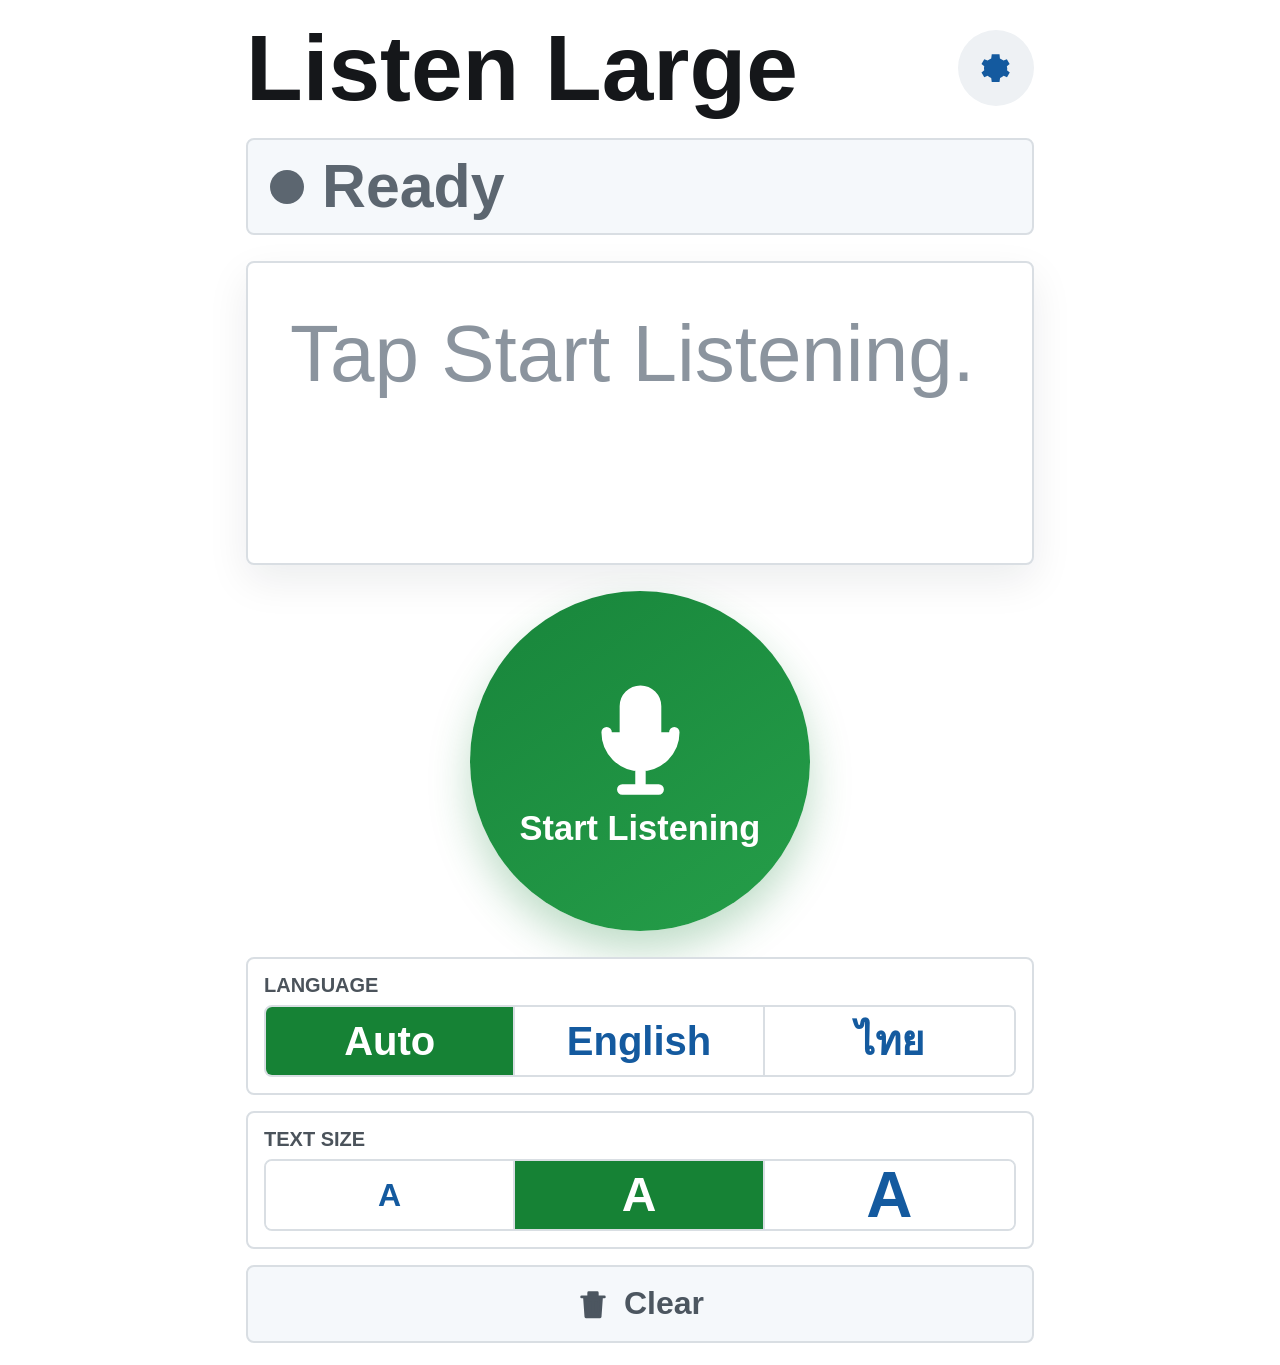
==== index.html @ ddfc6092 "Add files via upload" ====
<!doctype html>
<html lang="en">
  <head>
    <meta charset="UTF-8" />
    <meta name="viewport" content="width=device-width, initial-scale=1, viewport-fit=cover" />
    <meta name="theme-color" content="#ffffff" />
    <meta name="apple-mobile-web-app-capable" content="yes" />
    <meta name="apple-mobile-web-app-title" content="Listen Large" />
    <meta name="apple-mobile-web-app-status-bar-style" content="default" />
    <title>Listen Large</title>
    <link rel="manifest" href="manifest.webmanifest" />
    <link rel="stylesheet" href="styles.css" />
  </head>
  <body>
    <main class="app-shell">
      <header class="topbar">
        <h1>Listen Large</h1>
        <button class="icon-button" id="settingsButton" type="button" aria-label="Settings">
          <svg aria-hidden="true" viewBox="0 0 24 24">
            <path d="M12 8.2a3.8 3.8 0 1 0 0 7.6 3.8 3.8 0 0 0 0-7.6Zm8.3 3.8c0-.5-.1-1-.2-1.5l2-1.5-2-3.5-2.4 1a9.8 9.8 0 0 0-2.6-1.5L14.8 2H9.2L8.8 5a9.8 9.8 0 0 0-2.6 1.5l-2.4-1-2 3.5 2 1.5c-.1.5-.2 1-.2 1.5s.1 1 .2 1.5l-2 1.5 2 3.5 2.4-1a9.8 9.8 0 0 0 2.6 1.5l.4 3h5.6l.4-3a9.8 9.8 0 0 0 2.6-1.5l2.4 1 2-3.5-2-1.5c.1-.5.2-1 .2-1.5Z" />
          </svg>
        </button>
      </header>

      <section class="status-strip" id="statusStrip" aria-live="polite">
        <span class="status-dot" aria-hidden="true"></span>
        <span id="statusText">Ready</span>
      </section>

      <section class="transcript-card" aria-label="Transcript">
        <div class="transcript" id="transcript" tabindex="0">Tap Start Listening.</div>
      </section>

      <button class="listen-button" id="listenButton" type="button">
        <svg aria-hidden="true" viewBox="0 0 24 24">
          <path d="M12 14a3 3 0 0 0 3-3V6a3 3 0 1 0-6 0v5a3 3 0 0 0 3 3Z" />
          <path d="M18.5 11a6.5 6.5 0 0 1-13 0M12 17.5V22M8.5 22h7" />
        </svg>
        <span id="listenLabel">Start Listening</span>
      </button>

      <section class="control-panel" aria-label="Controls">
        <div class="field-group">
          <div class="group-label">Language</div>
          <div class="segmented" role="radiogroup" aria-label="Language">
            <button class="segment active" type="button" role="radio" aria-checked="true" data-language="auto">Auto</button>
            <button class="segment" type="button" role="radio" aria-checked="false" data-language="en-US">English</button>
            <button class="segment" type="button" role="radio" aria-checked="false" data-language="th-TH">ไทย</button>
          </div>
        </div>

        <div class="field-group">
          <div class="group-label">Text Size</div>
          <div class="segmented size-picker" role="radiogroup" aria-label="Text size">
            <button class="segment" type="button" role="radio" aria-checked="false" data-size="comfortable">A</button>
            <button class="segment active" type="button" role="radio" aria-checked="true" data-size="large">A</button>
            <button class="segment" type="button" role="radio" aria-checked="false" data-size="huge">A</button>
          </div>
        </div>

        <div class="button-row">
          <button class="secondary-button quiet" id="clearButton" type="button">
            <svg aria-hidden="true" viewBox="0 0 24 24">
              <path d="M4 7h16M10 11v6M14 11v6M6 7l1 14h10l1-14M9 7V4h6v3" />
            </svg>
            <span>Clear</span>
          </button>
        </div>
      </section>
    </main>

    <dialog class="settings" id="settingsDialog" aria-labelledby="settingsTitle">
      <form method="dialog">
        <div class="settings-head">
          <h2 id="settingsTitle">Settings</h2>
          <button class="icon-button" value="close" aria-label="Close settings">
            <svg aria-hidden="true" viewBox="0 0 24 24">
              <path d="M6 6l12 12M18 6 6 18" />
            </svg>
          </button>
        </div>

        <label class="setting-row">
          <span>Transcription method</span>
          <select id="engineSelect">
            <option value="browser">Browser speech recognition</option>
            <option value="relay">OpenAI relay endpoint</option>
          </select>
        </label>

        <label class="setting-row">
          <span>Relay URL</span>
          <input id="relayUrl" type="url" inputmode="url" placeholder="https://your-worker.example.workers.dev" />
        </label>

        <p class="settings-note">
          GitHub Pages cannot store a private OpenAI key. Use the relay option with the included Cloudflare Worker
          when you want stronger English and Thai transcription.
        </p>

        <button class="save-button" id="saveSettings" value="close">Save Settings</button>
      </form>
    </dialog>

    <script src="app.js" type="module"></script>
  </body>
</html>
---- styles.css ----
:root {
  color-scheme: light;
  --bg: #ffffff;
  --text: #15171a;
  --muted: #5c6670;
  --line: #d9dee3;
  --panel: #ffffff;
  --soft: #f5f8fb;
  --active: #168235;
  --active-soft: #eef9f0;
  --blue: #145a9f;
  --blue-soft: #eaf4ff;
  --danger: #a43d2b;
  --shadow: 0 16px 42px rgba(19, 31, 44, 0.08);
  --radius: 8px;
  --font-size-transcript: clamp(2.35rem, 9vw, 5rem);
}

* {
  box-sizing: border-box;
}

html {
  min-height: 100%;
  background: var(--bg);
}

body {
  min-height: 100%;
  margin: 0;
  background: var(--bg);
  color: var(--text);
  font-family: -apple-system, BlinkMacSystemFont, "Segoe UI", sans-serif;
}

button,
input,
select {
  font: inherit;
}

button {
  cursor: pointer;
}

.app-shell {
  width: min(100%, 860px);
  min-height: 100svh;
  margin: 0 auto;
  padding: max(24px, env(safe-area-inset-top)) clamp(16px, 4vw, 36px) max(22px, env(safe-area-inset-bottom));
  display: grid;
  grid-template-rows: auto auto minmax(260px, 1fr) auto auto;
  gap: clamp(16px, 3vw, 26px);
}

.topbar {
  display: flex;
  align-items: center;
  justify-content: space-between;
  gap: 18px;
}

h1 {
  margin: 0;
  color: var(--text);
  font-size: clamp(3rem, 12vw, 5.8rem);
  line-height: 0.95;
  font-weight: 800;
}

.icon-button {
  width: clamp(54px, 12vw, 76px);
  aspect-ratio: 1;
  border: 0;
  border-radius: 999px;
  background: #eef1f4;
  color: var(--blue);
  display: grid;
  place-items: center;
}

.icon-button svg {
  width: 52%;
  height: 52%;
  fill: currentColor;
}

.status-strip {
  min-height: 70px;
  padding: 16px 22px;
  border: 2px solid #d2e4d5;
  border-radius: var(--radius);
  background: var(--active-soft);
  color: var(--active);
  display: flex;
  align-items: center;
  gap: 18px;
  font-size: clamp(2rem, 7vw, 3.8rem);
  line-height: 1;
  font-weight: 800;
}

.status-strip.idle {
  border-color: var(--line);
  background: var(--soft);
  color: var(--muted);
}

.status-strip.error {
  border-color: #edd0c9;
  background: #fff4f1;
  color: var(--danger);
}

.status-dot {
  width: clamp(22px, 5vw, 34px);
  aspect-ratio: 1;
  flex: 0 0 auto;
  border-radius: 999px;
  background: currentColor;
}

.transcript-card {
  min-height: 300px;
  border: 2px solid var(--line);
  border-radius: var(--radius);
  background: var(--panel);
  box-shadow: var(--shadow);
  overflow: hidden;
}

.transcript {
  height: 100%;
  min-height: inherit;
  padding: clamp(24px, 5vw, 42px);
  overflow-y: auto;
  color: var(--text);
  font-size: var(--font-size-transcript);
  line-height: 1.22;
  font-weight: 500;
  word-break: break-word;
  white-space: pre-wrap;
}

.transcript.placeholder {
  color: #8b949e;
}

.listen-button {
  width: clamp(210px, 58vw, 340px);
  aspect-ratio: 1;
  justify-self: center;
  border: 0;
  border-radius: 999px;
  background: linear-gradient(145deg, #18853b, #259e49);
  color: #ffffff;
  box-shadow: 0 20px 42px rgba(24, 133, 59, 0.28);
  display: grid;
  align-content: center;
  justify-items: center;
  gap: 10px;
  font-size: clamp(1.55rem, 5vw, 2.15rem);
  line-height: 1.05;
  font-weight: 800;
  text-align: center;
  padding: 28px;
}

.listen-button svg {
  width: 44%;
  max-width: 136px;
  fill: currentColor;
  stroke: currentColor;
  stroke-width: 2;
  stroke-linecap: round;
  stroke-linejoin: round;
}

.listen-button.listening {
  background: linear-gradient(145deg, #9f3126, #c74838);
  box-shadow: 0 20px 42px rgba(167, 61, 45, 0.28);
}

.control-panel {
  display: grid;
  gap: 16px;
}

.field-group {
  padding: 16px;
  border: 2px solid var(--line);
  border-radius: var(--radius);
  background: var(--panel);
}

.group-label {
  margin: 0 0 10px;
  color: #4b535b;
  font-size: clamp(1rem, 3vw, 1.25rem);
  line-height: 1;
  font-weight: 800;
  text-transform: uppercase;
}

.segmented {
  display: grid;
  grid-template-columns: repeat(3, 1fr);
  border: 2px solid var(--line);
  border-radius: var(--radius);
  overflow: hidden;
  background: #ffffff;
}

.segment {
  min-height: 68px;
  border: 0;
  border-right: 2px solid var(--line);
  background: #ffffff;
  color: var(--blue);
  font-size: clamp(1.7rem, 6vw, 2.5rem);
  line-height: 1;
  font-weight: 800;
}

.segment:last-child {
  border-right: 0;
}

.segment.active {
  background: var(--active);
  color: #ffffff;
}

.size-picker {
  grid-template-columns: repeat(3, 1fr);
}

.size-picker .segment:nth-child(1) {
  font-size: 2rem;
}

.size-picker .segment:nth-child(2) {
  font-size: 3rem;
}

.size-picker .segment:nth-child(3) {
  font-size: 4rem;
}

.button-row {
  display: grid;
  grid-template-columns: 1fr;
  gap: 12px;
}

.secondary-button {
  min-height: 78px;
  padding: 14px 20px;
  border: 2px solid #c9def0;
  border-radius: var(--radius);
  background: var(--blue-soft);
  color: var(--blue);
  display: flex;
  align-items: center;
  justify-content: center;
  gap: 14px;
  font-size: clamp(1.25rem, 4vw, 2rem);
  font-weight: 800;
}

.secondary-button.quiet {
  border-color: var(--line);
  background: var(--soft);
  color: #4c5660;
}

.secondary-button svg {
  width: 34px;
  height: 34px;
  flex: 0 0 auto;
  fill: currentColor;
  stroke: currentColor;
  stroke-width: 2;
  stroke-linecap: round;
  stroke-linejoin: round;
}

.settings {
  width: min(calc(100% - 32px), 620px);
  border: 0;
  border-radius: var(--radius);
  padding: 0;
  box-shadow: 0 24px 80px rgba(17, 28, 38, 0.25);
}

.settings::backdrop {
  background: rgba(17, 28, 38, 0.42);
}

.settings form {
  padding: 24px;
  display: grid;
  gap: 18px;
}

.settings-head {
  display: flex;
  align-items: center;
  justify-content: space-between;
  gap: 12px;
}

.settings h2 {
  margin: 0;
  font-size: 2rem;
  line-height: 1.05;
}

.setting-row {
  display: grid;
  gap: 8px;
  color: var(--text);
  font-size: 1.1rem;
  font-weight: 750;
}

.setting-row input,
.setting-row select {
  width: 100%;
  min-height: 52px;
  border: 2px solid var(--line);
  border-radius: var(--radius);
  padding: 10px 12px;
  background: #ffffff;
  color: var(--text);
  font-size: 1.05rem;
}

.settings-note {
  margin: 0;
  color: var(--muted);
  font-size: 1rem;
  line-height: 1.45;
}

.save-button {
  min-height: 58px;
  border: 0;
  border-radius: var(--radius);
  background: var(--active);
  color: #ffffff;
  font-size: 1.2rem;
  font-weight: 800;
}

@media (max-width: 560px) {
  .app-shell {
    grid-template-rows: auto auto minmax(240px, 1fr) auto auto;
  }
}

@media (prefers-reduced-motion: no-preference) {
  .listen-button,
  .segment,
  .secondary-button,
  .icon-button {
    transition: transform 160ms ease, background 160ms ease, box-shadow 160ms ease;
  }

  button:active {
    transform: scale(0.98);
  }
}
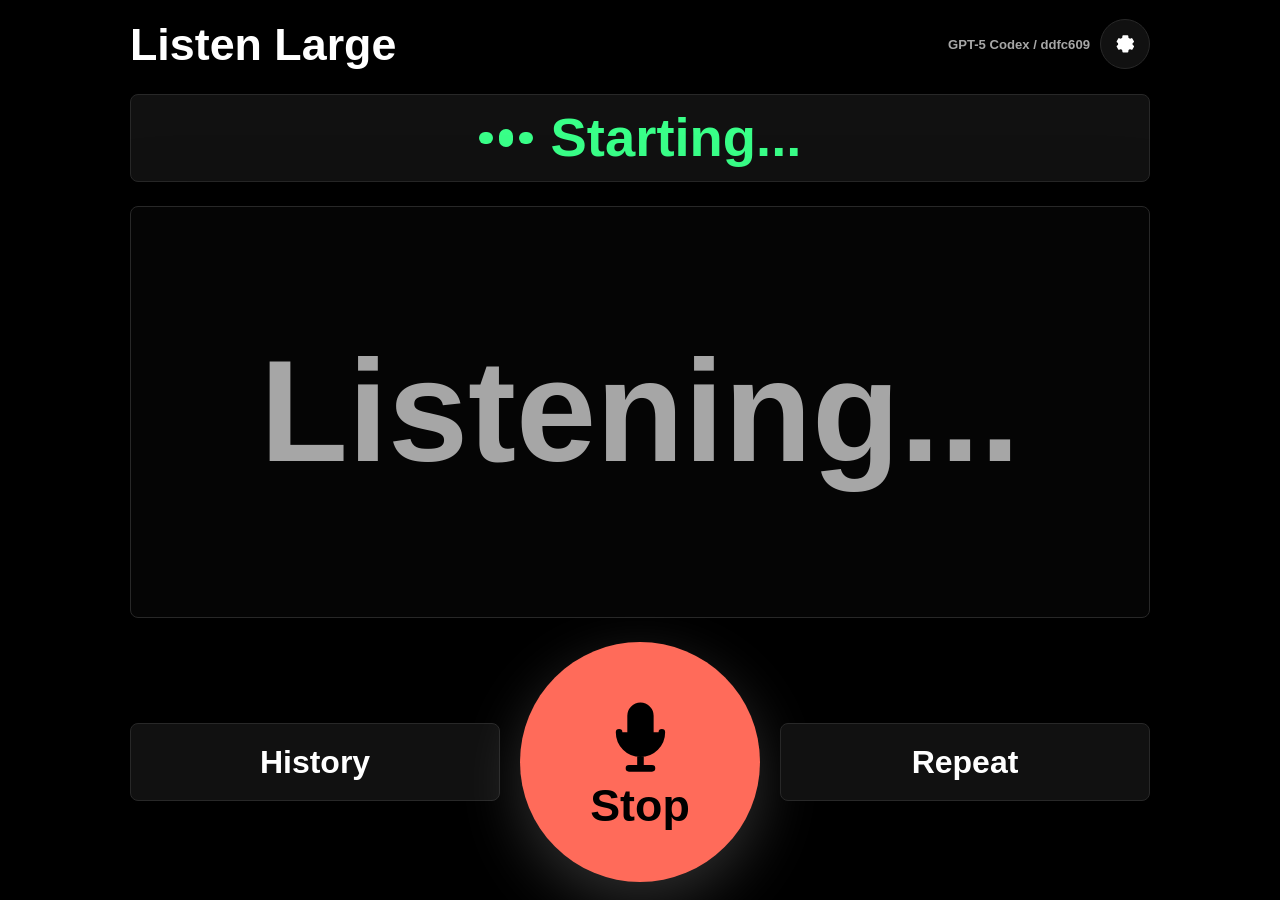
==== commit c07fa6d8: "Implement senior captioning mode" ====
--- a/index.html
+++ b/index.html
@@ -3,19 +3,23 @@
   <head>
     <meta charset="UTF-8" />
     <meta name="viewport" content="width=device-width, initial-scale=1, viewport-fit=cover" />
-    <meta name="theme-color" content="#ffffff" />
+    <meta name="theme-color" content="#000000" />
     <meta name="apple-mobile-web-app-capable" content="yes" />
     <meta name="apple-mobile-web-app-title" content="Listen Large" />
-    <meta name="apple-mobile-web-app-status-bar-style" content="default" />
+    <meta name="apple-mobile-web-app-status-bar-style" content="black-translucent" />
     <title>Listen Large</title>
     <link rel="manifest" href="manifest.webmanifest" />
+    <link rel="apple-touch-icon" sizes="180x180" href="icons/apple-touch-icon-180.png" />
+    <link rel="apple-touch-icon" sizes="167x167" href="icons/apple-touch-icon-167.png" />
+    <link rel="apple-touch-icon" sizes="152x152" href="icons/apple-touch-icon-152.png" />
     <link rel="stylesheet" href="styles.css" />
   </head>
   <body>
     <main class="app-shell">
       <header class="topbar">
-        <h1>Listen Large</h1>
-        <button class="icon-button" id="settingsButton" type="button" aria-label="Settings">
+        <button class="brand-button" id="brandButton" type="button" aria-label="Listen Large">Listen Large</button>
+        <div class="build-badge" id="buildBadge" aria-label="Build model"></div>
+        <button class="icon-button settings-launcher" id="settingsButton" type="button" aria-label="Settings" hidden>
           <svg aria-hidden="true" viewBox="0 0 24 24">
             <path d="M12 8.2a3.8 3.8 0 1 0 0 7.6 3.8 3.8 0 0 0 0-7.6Zm8.3 3.8c0-.5-.1-1-.2-1.5l2-1.5-2-3.5-2.4 1a9.8 9.8 0 0 0-2.6-1.5L14.8 2H9.2L8.8 5a9.8 9.8 0 0 0-2.6 1.5l-2.4-1-2 3.5 2 1.5c-.1.5-.2 1-.2 1.5s.1 1 .2 1.5l-2 1.5 2 3.5 2.4-1a9.8 9.8 0 0 0 2.6 1.5l.4 3h5.6l.4-3a9.8 9.8 0 0 0 2.6-1.5l2.4 1 2-3.5-2-1.5c.1-.5.2-1 .2-1.5Z" />
           </svg>
@@ -23,56 +27,48 @@
       </header>
 
       <section class="status-strip" id="statusStrip" aria-live="polite">
-        <span class="status-dot" aria-hidden="true"></span>
-        <span id="statusText">Ready</span>
+        <span class="mic-meter" aria-hidden="true">
+          <span></span><span></span><span></span>
+        </span>
+        <span id="statusText">Starting...</span>
       </section>
 
-      <section class="transcript-card" aria-label="Transcript">
-        <div class="transcript" id="transcript" tabindex="0">Tap Start Listening.</div>
+      <section class="caption-stage" aria-label="Live caption">
+        <div class="transcript placeholder" id="transcript" tabindex="0">Listening...</div>
       </section>
 
-      <button class="listen-button" id="listenButton" type="button">
-        <svg aria-hidden="true" viewBox="0 0 24 24">
-          <path d="M12 14a3 3 0 0 0 3-3V6a3 3 0 1 0-6 0v5a3 3 0 0 0 3 3Z" />
-          <path d="M18.5 11a6.5 6.5 0 0 1-13 0M12 17.5V22M8.5 22h7" />
-        </svg>
-        <span id="listenLabel">Start Listening</span>
-      </button>
+      <section class="quick-actions" aria-label="Actions">
+        <button class="secondary-button" id="historyButton" type="button">History</button>
+        <button class="listen-button" id="listenButton" type="button">
+          <svg aria-hidden="true" viewBox="0 0 24 24">
+            <path d="M12 14a3 3 0 0 0 3-3V6a3 3 0 1 0-6 0v5a3 3 0 0 0 3 3Z" />
+            <path d="M18.5 11a6.5 6.5 0 0 1-13 0M12 17.5V22M8.5 22h7" />
+          </svg>
+          <span id="listenLabel">Stop</span>
+        </button>
+        <button class="secondary-button" id="repeatButton" type="button">Repeat</button>
+      </section>
+    </main>
 
-      <section class="control-panel" aria-label="Controls">
-        <div class="field-group">
-          <div class="group-label">Language</div>
-          <div class="segmented" role="radiogroup" aria-label="Language">
-            <button class="segment active" type="button" role="radio" aria-checked="true" data-language="auto">Auto</button>
-            <button class="segment" type="button" role="radio" aria-checked="false" data-language="en-US">English</button>
-            <button class="segment" type="button" role="radio" aria-checked="false" data-language="th-TH">ไทย</button>
-          </div>
-        </div>
-
-        <div class="field-group">
-          <div class="group-label">Text Size</div>
-          <div class="segmented size-picker" role="radiogroup" aria-label="Text size">
-            <button class="segment" type="button" role="radio" aria-checked="false" data-size="comfortable">A</button>
-            <button class="segment active" type="button" role="radio" aria-checked="true" data-size="large">A</button>
-            <button class="segment" type="button" role="radio" aria-checked="false" data-size="huge">A</button>
-          </div>
-        </div>
-
-        <div class="button-row">
-          <button class="secondary-button quiet" id="clearButton" type="button">
+    <dialog class="history-modal" id="historyDialog" aria-labelledby="historyTitle">
+      <form method="dialog">
+        <div class="settings-head">
+          <h2 id="historyTitle">History</h2>
+          <button class="icon-button" value="close" aria-label="Close history">
             <svg aria-hidden="true" viewBox="0 0 24 24">
-              <path d="M4 7h16M10 11v6M14 11v6M6 7l1 14h10l1-14M9 7V4h6v3" />
+              <path d="M6 6l12 12M18 6 6 18" />
             </svg>
-            <span>Clear</span>
           </button>
         </div>
-      </section>
-    </main>
+        <ol class="history-list" id="historyList"></ol>
+        <button class="save-button danger" id="clearHistoryButton" type="button">Clear</button>
+      </form>
+    </dialog>
 
     <dialog class="settings" id="settingsDialog" aria-labelledby="settingsTitle">
       <form method="dialog">
         <div class="settings-head">
-          <h2 id="settingsTitle">Settings</h2>
+          <h2 id="settingsTitle">Caregiver Settings</h2>
           <button class="icon-button" value="close" aria-label="Close settings">
             <svg aria-hidden="true" viewBox="0 0 24 24">
               <path d="M6 6l12 12M18 6 6 18" />
@@ -93,9 +89,34 @@
           <input id="relayUrl" type="url" inputmode="url" placeholder="https://your-worker.example.workers.dev" />
         </label>
 
+        <label class="setting-row">
+          <span>Browser language</span>
+          <select id="languageSelect">
+            <option value="auto">Auto from device</option>
+            <option value="en-US">English</option>
+            <option value="th-TH">Thai</option>
+          </select>
+        </label>
+
+        <label class="setting-row">
+          <span>Text size</span>
+          <select id="sizeSelect">
+            <option value="large">Large</option>
+            <option value="huge">Huge</option>
+            <option value="max">Maximum</option>
+          </select>
+        </label>
+
+        <label class="setting-row">
+          <span>Theme</span>
+          <select id="themeSelect">
+            <option value="white">White on black</option>
+            <option value="yellow">Yellow on black</option>
+          </select>
+        </label>
+
         <p class="settings-note">
-          GitHub Pages cannot store a private OpenAI key. Use the relay option with the included Cloudflare Worker
-          when you want stronger English and Thai transcription.
+          Open this panel with <strong>?settings=1</strong> or five taps on the Listen Large title.
         </p>
 
         <button class="save-button" id="saveSettings" value="close">Save Settings</button>
--- a/styles.css
+++ b/styles.css
@@ -1,30 +1,30 @@
 :root {
-  color-scheme: light;
-  --bg: #ffffff;
-  --text: #15171a;
-  --muted: #5c6670;
-  --line: #d9dee3;
-  --panel: #ffffff;
-  --soft: #f5f8fb;
-  --active: #168235;
-  --active-soft: #eef9f0;
-  --blue: #145a9f;
-  --blue-soft: #eaf4ff;
-  --danger: #a43d2b;
-  --shadow: 0 16px 42px rgba(19, 31, 44, 0.08);
+  color-scheme: dark;
+  --bg: #000000;
+  --text: #ffffff;
+  --muted: #a6a6a6;
+  --line: #282828;
+  --panel: #050505;
+  --soft: #111111;
+  --active: #39ff88;
+  --danger: #ff6b5a;
+  --thai: #ffd84d;
+  --english: #7dd3ff;
+  --shadow: 0 24px 80px rgba(0, 0, 0, 0.5);
   --radius: 8px;
-  --font-size-transcript: clamp(2.35rem, 9vw, 5rem);
+  --font-size-transcript: clamp(5rem, 15vw, 7.5rem);
+}
+
+:root[data-theme="yellow"] {
+  --text: #ffef6b;
+  --active: #ffef6b;
 }
 
 * {
   box-sizing: border-box;
 }
 
-html {
-  min-height: 100%;
-  background: var(--bg);
-}
-
+html,
 body {
   min-height: 100%;
   margin: 0;
@@ -44,37 +44,50 @@
 }
 
 .app-shell {
-  width: min(100%, 860px);
+  width: min(100%, 1100px);
   min-height: 100svh;
   margin: 0 auto;
-  padding: max(24px, env(safe-area-inset-top)) clamp(16px, 4vw, 36px) max(22px, env(safe-area-inset-bottom));
-  display: grid;
-  grid-template-rows: auto auto minmax(260px, 1fr) auto auto;
-  gap: clamp(16px, 3vw, 26px);
+  padding: max(18px, env(safe-area-inset-top)) clamp(14px, 4vw, 40px) max(18px, env(safe-area-inset-bottom));
+  display: grid;
+  grid-template-rows: auto auto minmax(300px, 1fr) auto;
+  gap: clamp(14px, 2.5vw, 24px);
 }
 
 .topbar {
-  display: flex;
-  align-items: center;
-  justify-content: space-between;
-  gap: 18px;
-}
-
-h1 {
-  margin: 0;
-  color: var(--text);
-  font-size: clamp(3rem, 12vw, 5.8rem);
-  line-height: 0.95;
+  min-height: 52px;
+  display: grid;
+  grid-template-columns: 1fr auto auto;
+  align-items: center;
+  gap: 10px;
+}
+
+.brand-button {
+  min-width: 0;
+  border: 0;
+  padding: 0;
+  background: transparent;
+  color: var(--text);
+  text-align: left;
+  font-size: clamp(1.5rem, 5vw, 2.8rem);
+  line-height: 1;
   font-weight: 800;
 }
 
+.build-badge {
+  color: var(--muted);
+  font-size: 0.82rem;
+  font-weight: 700;
+  letter-spacing: 0;
+  white-space: nowrap;
+}
+
 .icon-button {
-  width: clamp(54px, 12vw, 76px);
+  width: 50px;
   aspect-ratio: 1;
-  border: 0;
+  border: 1px solid var(--line);
   border-radius: 999px;
-  background: #eef1f4;
-  color: var(--blue);
+  background: var(--soft);
+  color: var(--text);
   display: grid;
   place-items: center;
 }
@@ -82,93 +95,6 @@
 .icon-button svg {
   width: 52%;
   height: 52%;
-  fill: currentColor;
-}
-
-.status-strip {
-  min-height: 70px;
-  padding: 16px 22px;
-  border: 2px solid #d2e4d5;
-  border-radius: var(--radius);
-  background: var(--active-soft);
-  color: var(--active);
-  display: flex;
-  align-items: center;
-  gap: 18px;
-  font-size: clamp(2rem, 7vw, 3.8rem);
-  line-height: 1;
-  font-weight: 800;
-}
-
-.status-strip.idle {
-  border-color: var(--line);
-  background: var(--soft);
-  color: var(--muted);
-}
-
-.status-strip.error {
-  border-color: #edd0c9;
-  background: #fff4f1;
-  color: var(--danger);
-}
-
-.status-dot {
-  width: clamp(22px, 5vw, 34px);
-  aspect-ratio: 1;
-  flex: 0 0 auto;
-  border-radius: 999px;
-  background: currentColor;
-}
-
-.transcript-card {
-  min-height: 300px;
-  border: 2px solid var(--line);
-  border-radius: var(--radius);
-  background: var(--panel);
-  box-shadow: var(--shadow);
-  overflow: hidden;
-}
-
-.transcript {
-  height: 100%;
-  min-height: inherit;
-  padding: clamp(24px, 5vw, 42px);
-  overflow-y: auto;
-  color: var(--text);
-  font-size: var(--font-size-transcript);
-  line-height: 1.22;
-  font-weight: 500;
-  word-break: break-word;
-  white-space: pre-wrap;
-}
-
-.transcript.placeholder {
-  color: #8b949e;
-}
-
-.listen-button {
-  width: clamp(210px, 58vw, 340px);
-  aspect-ratio: 1;
-  justify-self: center;
-  border: 0;
-  border-radius: 999px;
-  background: linear-gradient(145deg, #18853b, #259e49);
-  color: #ffffff;
-  box-shadow: 0 20px 42px rgba(24, 133, 59, 0.28);
-  display: grid;
-  align-content: center;
-  justify-items: center;
-  gap: 10px;
-  font-size: clamp(1.55rem, 5vw, 2.15rem);
-  line-height: 1.05;
-  font-weight: 800;
-  text-align: center;
-  padding: 28px;
-}
-
-.listen-button svg {
-  width: 44%;
-  max-width: 136px;
   fill: currentColor;
   stroke: currentColor;
   stroke-width: 2;
@@ -176,108 +102,121 @@
   stroke-linejoin: round;
 }
 
-.listen-button.listening {
-  background: linear-gradient(145deg, #9f3126, #c74838);
-  box-shadow: 0 20px 42px rgba(167, 61, 45, 0.28);
-}
-
-.control-panel {
-  display: grid;
-  gap: 16px;
-}
-
-.field-group {
-  padding: 16px;
-  border: 2px solid var(--line);
+.status-strip {
+  min-height: 76px;
+  padding: 16px 20px;
+  border: 1px solid var(--line);
+  border-radius: var(--radius);
+  background: var(--soft);
+  color: var(--active);
+  display: flex;
+  align-items: center;
+  justify-content: center;
+  gap: 18px;
+  font-size: clamp(1.7rem, 6vw, 3.4rem);
+  line-height: 1;
+  font-weight: 850;
+}
+
+.status-strip.idle {
+  color: var(--muted);
+}
+
+.status-strip.error {
+  color: var(--danger);
+}
+
+.mic-meter {
+  width: 54px;
+  height: 42px;
+  display: inline-grid;
+  grid-template-columns: repeat(3, 1fr);
+  align-items: center;
+  gap: 6px;
+}
+
+.mic-meter span {
+  height: calc(12px + var(--meter, 0) * 30px);
+  border-radius: 999px;
+  background: currentColor;
+  transition: height 80ms linear;
+}
+
+.mic-meter span:nth-child(2) {
+  height: calc(18px + var(--meter, 0) * 24px);
+}
+
+.caption-stage {
+  min-height: 300px;
+  border: 1px solid var(--line);
   border-radius: var(--radius);
   background: var(--panel);
-}
-
-.group-label {
-  margin: 0 0 10px;
-  color: #4b535b;
-  font-size: clamp(1rem, 3vw, 1.25rem);
+  box-shadow: var(--shadow);
+  overflow: hidden;
+  display: grid;
+}
+
+.caption-stage.pulse {
+  animation: caption-pulse 520ms ease-out;
+}
+
+.transcript {
+  min-height: inherit;
+  padding: clamp(20px, 5vw, 46px);
+  display: flex;
+  align-items: center;
+  justify-content: center;
+  color: var(--text);
+  font-size: var(--font-size-transcript);
+  line-height: 1.04;
+  font-weight: 760;
+  text-align: center;
+  word-break: break-word;
+  overflow-wrap: anywhere;
+}
+
+.transcript.placeholder {
+  color: var(--muted);
+}
+
+.transcript.lang-th {
+  color: var(--thai);
+}
+
+.transcript.lang-en {
+  color: var(--english);
+}
+
+.quick-actions {
+  display: grid;
+  grid-template-columns: minmax(92px, 1fr) minmax(170px, 240px) minmax(92px, 1fr);
+  align-items: center;
+  gap: clamp(10px, 3vw, 20px);
+}
+
+.listen-button {
+  width: 100%;
+  aspect-ratio: 1;
+  justify-self: center;
+  border: 0;
+  border-radius: 999px;
+  background: #ffffff;
+  color: #000000;
+  box-shadow: 0 20px 60px rgba(255, 255, 255, 0.18);
+  display: grid;
+  align-content: center;
+  justify-items: center;
+  gap: 8px;
+  font-size: clamp(1.8rem, 6vw, 2.8rem);
   line-height: 1;
-  font-weight: 800;
-  text-transform: uppercase;
-}
-
-.segmented {
-  display: grid;
-  grid-template-columns: repeat(3, 1fr);
-  border: 2px solid var(--line);
-  border-radius: var(--radius);
-  overflow: hidden;
-  background: #ffffff;
-}
-
-.segment {
-  min-height: 68px;
-  border: 0;
-  border-right: 2px solid var(--line);
-  background: #ffffff;
-  color: var(--blue);
-  font-size: clamp(1.7rem, 6vw, 2.5rem);
-  line-height: 1;
-  font-weight: 800;
-}
-
-.segment:last-child {
-  border-right: 0;
-}
-
-.segment.active {
-  background: var(--active);
-  color: #ffffff;
-}
-
-.size-picker {
-  grid-template-columns: repeat(3, 1fr);
-}
-
-.size-picker .segment:nth-child(1) {
-  font-size: 2rem;
-}
-
-.size-picker .segment:nth-child(2) {
-  font-size: 3rem;
-}
-
-.size-picker .segment:nth-child(3) {
-  font-size: 4rem;
-}
-
-.button-row {
-  display: grid;
-  grid-template-columns: 1fr;
-  gap: 12px;
-}
-
-.secondary-button {
-  min-height: 78px;
-  padding: 14px 20px;
-  border: 2px solid #c9def0;
-  border-radius: var(--radius);
-  background: var(--blue-soft);
-  color: var(--blue);
-  display: flex;
-  align-items: center;
-  justify-content: center;
-  gap: 14px;
-  font-size: clamp(1.25rem, 4vw, 2rem);
-  font-weight: 800;
-}
-
-.secondary-button.quiet {
-  border-color: var(--line);
-  background: var(--soft);
-  color: #4c5660;
-}
-
-.secondary-button svg {
-  width: 34px;
-  height: 34px;
-  flex: 0 0 auto;
+  font-weight: 900;
+  text-align: center;
+  padding: 26px;
+}
+
+.listen-button svg {
+  width: 42%;
+  max-width: 112px;
   fill: currentColor;
   stroke: currentColor;
   stroke-width: 2;
@@ -285,20 +224,45 @@
   stroke-linejoin: round;
 }
 
-.settings {
-  width: min(calc(100% - 32px), 620px);
-  border: 0;
+.listen-button.listening {
+  background: var(--danger);
+  color: #000000;
+}
+
+.secondary-button {
+  min-height: 78px;
+  padding: 14px 12px;
+  border: 1px solid var(--line);
+  border-radius: var(--radius);
+  background: var(--soft);
+  color: var(--text);
+  display: flex;
+  align-items: center;
+  justify-content: center;
+  font-size: clamp(1.25rem, 4vw, 2rem);
+  font-weight: 850;
+}
+
+.settings,
+.history-modal {
+  width: min(calc(100% - 28px), 680px);
+  max-height: min(88svh, 820px);
+  border: 1px solid var(--line);
   border-radius: var(--radius);
   padding: 0;
-  box-shadow: 0 24px 80px rgba(17, 28, 38, 0.25);
-}
-
-.settings::backdrop {
-  background: rgba(17, 28, 38, 0.42);
-}
-
-.settings form {
-  padding: 24px;
+  background: #090909;
+  color: var(--text);
+  box-shadow: 0 24px 90px rgba(0, 0, 0, 0.72);
+}
+
+.settings::backdrop,
+.history-modal::backdrop {
+  background: rgba(0, 0, 0, 0.72);
+}
+
+.settings form,
+.history-modal form {
+  padding: 22px;
   display: grid;
   gap: 18px;
 }
@@ -310,7 +274,8 @@
   gap: 12px;
 }
 
-.settings h2 {
+.settings h2,
+.history-modal h2 {
   margin: 0;
   font-size: 2rem;
   line-height: 1.05;
@@ -328,10 +293,10 @@
 .setting-row select {
   width: 100%;
   min-height: 52px;
-  border: 2px solid var(--line);
+  border: 1px solid var(--line);
   border-radius: var(--radius);
   padding: 10px 12px;
-  background: #ffffff;
+  background: #000000;
   color: var(--text);
   font-size: 1.05rem;
 }
@@ -347,21 +312,64 @@
   min-height: 58px;
   border: 0;
   border-radius: var(--radius);
-  background: var(--active);
-  color: #ffffff;
+  background: #ffffff;
+  color: #000000;
   font-size: 1.2rem;
+  font-weight: 850;
+}
+
+.save-button.danger {
+  background: var(--danger);
+}
+
+.history-list {
+  max-height: 52svh;
+  margin: 0;
+  padding: 0;
+  overflow-y: auto;
+  list-style: none;
+  display: grid;
+  gap: 12px;
+}
+
+.history-list li {
+  padding: 14px;
+  border: 1px solid var(--line);
+  border-radius: var(--radius);
+  background: var(--soft);
+  font-size: 1.2rem;
+  line-height: 1.35;
+}
+
+.history-time {
+  display: block;
+  margin-bottom: 4px;
+  color: var(--muted);
+  font-size: 0.95rem;
   font-weight: 800;
+}
+
+@keyframes caption-pulse {
+  0% { background: #3a3a3a; }
+  100% { background: var(--panel); }
 }
 
 @media (max-width: 560px) {
   .app-shell {
-    grid-template-rows: auto auto minmax(240px, 1fr) auto auto;
+    grid-template-rows: auto auto minmax(280px, 1fr) auto;
+  }
+
+  .quick-actions {
+    grid-template-columns: 1fr 1.28fr 1fr;
+  }
+
+  .build-badge {
+    font-size: 0.72rem;
   }
 }
 
 @media (prefers-reduced-motion: no-preference) {
   .listen-button,
-  .segment,
   .secondary-button,
   .icon-button {
     transition: transform 160ms ease, background 160ms ease, box-shadow 160ms ease;
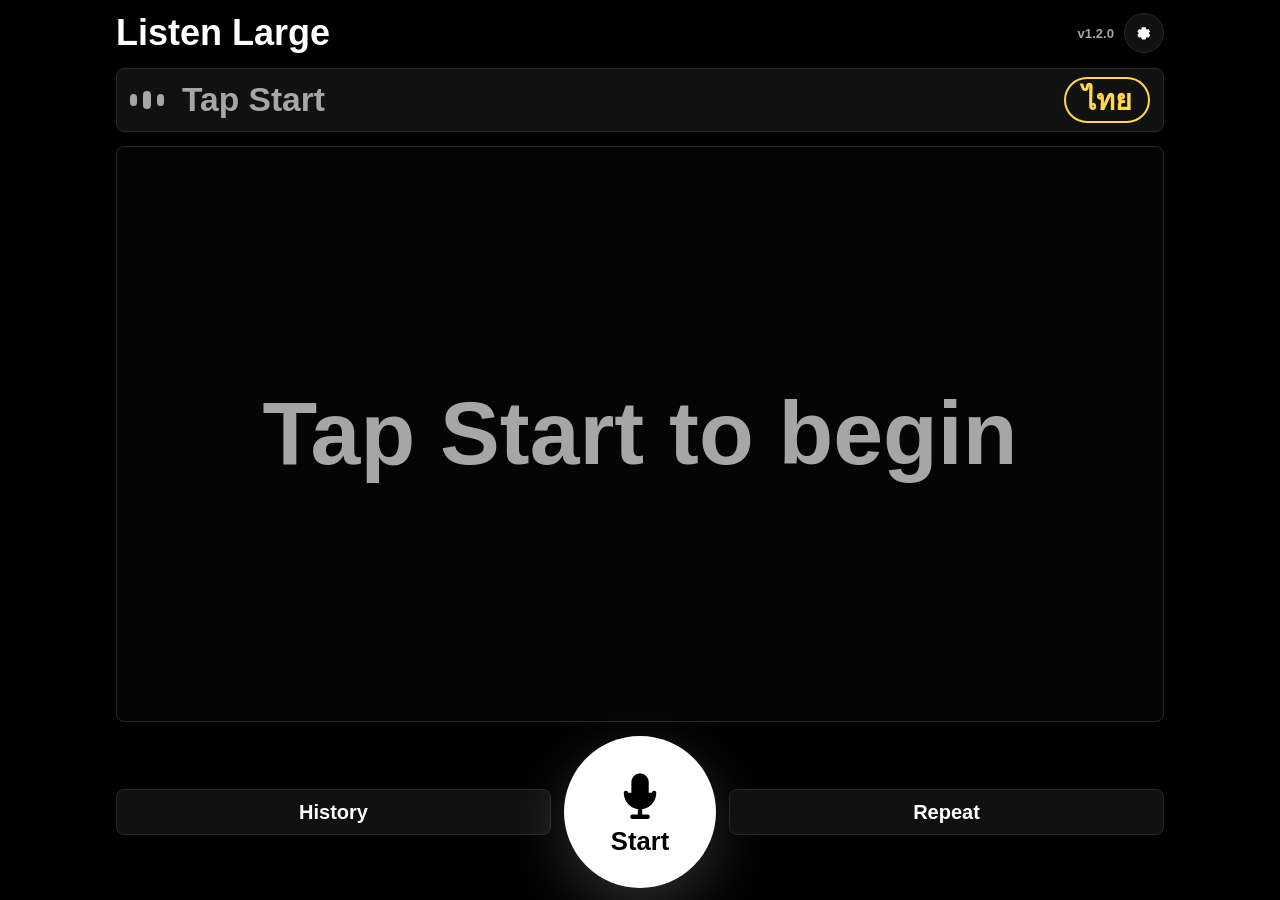
==== commit e0ebd70e: "v1.2.0: free-only Thai/English captions with auto-switch - Remove OpenAI relay and Cloudflare Worker" ====
--- a/index.html
+++ b/index.html
@@ -18,7 +18,7 @@
     <main class="app-shell">
       <header class="topbar">
         <button class="brand-button" id="brandButton" type="button" aria-label="Listen Large">Listen Large</button>
-        <div class="build-badge" id="buildBadge" aria-label="Build model"></div>
+        <div class="build-badge" id="buildBadge" aria-label="Build version"></div>
         <button class="icon-button settings-launcher" id="settingsButton" type="button" aria-label="Settings" hidden>
           <svg aria-hidden="true" viewBox="0 0 24 24">
             <path d="M12 8.2a3.8 3.8 0 1 0 0 7.6 3.8 3.8 0 0 0 0-7.6Zm8.3 3.8c0-.5-.1-1-.2-1.5l2-1.5-2-3.5-2.4 1a9.8 9.8 0 0 0-2.6-1.5L14.8 2H9.2L8.8 5a9.8 9.8 0 0 0-2.6 1.5l-2.4-1-2 3.5 2 1.5c-.1.5-.2 1-.2 1.5s.1 1 .2 1.5l-2 1.5 2 3.5 2.4-1a9.8 9.8 0 0 0 2.6 1.5l.4 3h5.6l.4-3a9.8 9.8 0 0 0 2.6-1.5l2.4 1 2-3.5-2-1.5c.1-.5.2-1 .2-1.5Z" />
@@ -31,6 +31,7 @@
           <span></span><span></span><span></span>
         </span>
         <span id="statusText">Starting...</span>
+        <button class="lang-button" id="langButton" type="button" data-lang="th" aria-label="Language: Thai. Tap to switch.">ไทย</button>
       </section>
 
       <section class="caption-stage" aria-label="Live caption">
@@ -44,7 +45,7 @@
             <path d="M12 14a3 3 0 0 0 3-3V6a3 3 0 1 0-6 0v5a3 3 0 0 0 3 3Z" />
             <path d="M18.5 11a6.5 6.5 0 0 1-13 0M12 17.5V22M8.5 22h7" />
           </svg>
-          <span id="listenLabel">Stop</span>
+          <span id="listenLabel">Start</span>
         </button>
         <button class="secondary-button" id="repeatButton" type="button">Repeat</button>
       </section>
@@ -77,24 +78,10 @@
         </div>
 
         <label class="setting-row">
-          <span>Transcription method</span>
-          <select id="engineSelect">
-            <option value="browser">Browser speech recognition</option>
-            <option value="relay">OpenAI relay endpoint</option>
-          </select>
-        </label>
-
-        <label class="setting-row">
-          <span>Relay URL</span>
-          <input id="relayUrl" type="url" inputmode="url" placeholder="https://your-worker.example.workers.dev" />
-        </label>
-
-        <label class="setting-row">
-          <span>Browser language</span>
-          <select id="languageSelect">
-            <option value="auto">Auto from device</option>
-            <option value="en-US">English</option>
-            <option value="th-TH">Thai</option>
+          <span>Auto-switch Thai / English</span>
+          <select id="autoSelect">
+            <option value="1">On — follow the language being spoken</option>
+            <option value="0">Off — only switch with the ไทย / EN button</option>
           </select>
         </label>
 
--- a/styles.css
+++ b/styles.css
@@ -12,7 +12,7 @@
   --english: #7dd3ff;
   --shadow: 0 24px 80px rgba(0, 0, 0, 0.5);
   --radius: 8px;
-  --font-size-transcript: clamp(5rem, 15vw, 7.5rem);
+  --font-size-transcript: clamp(3.05rem, 8.4vw, 5.6rem);
 }
 
 :root[data-theme="yellow"] {
@@ -47,14 +47,14 @@
   width: min(100%, 1100px);
   min-height: 100svh;
   margin: 0 auto;
-  padding: max(18px, env(safe-area-inset-top)) clamp(14px, 4vw, 40px) max(18px, env(safe-area-inset-bottom));
-  display: grid;
-  grid-template-rows: auto auto minmax(300px, 1fr) auto;
-  gap: clamp(14px, 2.5vw, 24px);
+  padding: max(12px, env(safe-area-inset-top)) clamp(10px, 2.4vw, 26px) max(12px, env(safe-area-inset-bottom));
+  display: grid;
+  grid-template-rows: auto auto minmax(176px, 1fr) auto;
+  gap: clamp(8px, 1.6vw, 14px);
 }
 
 .topbar {
-  min-height: 52px;
+  min-height: 42px;
   display: grid;
   grid-template-columns: 1fr auto auto;
   align-items: center;
@@ -68,7 +68,7 @@
   background: transparent;
   color: var(--text);
   text-align: left;
-  font-size: clamp(1.5rem, 5vw, 2.8rem);
+  font-size: clamp(1.2rem, 4vw, 2.25rem);
   line-height: 1;
   font-weight: 800;
 }
@@ -82,7 +82,7 @@
 }
 
 .icon-button {
-  width: 50px;
+  width: 40px;
   aspect-ratio: 1;
   border: 1px solid var(--line);
   border-radius: 999px;
@@ -103,17 +103,17 @@
 }
 
 .status-strip {
-  min-height: 76px;
-  padding: 16px 20px;
+  min-height: 46px;
+  padding: 8px 13px;
   border: 1px solid var(--line);
   border-radius: var(--radius);
   background: var(--soft);
   color: var(--active);
   display: flex;
   align-items: center;
-  justify-content: center;
+  justify-content: flex-start;
   gap: 18px;
-  font-size: clamp(1.7rem, 6vw, 3.4rem);
+  font-size: clamp(1.08rem, 3.35vw, 2.1rem);
   line-height: 1;
   font-weight: 850;
 }
@@ -127,8 +127,8 @@
 }
 
 .mic-meter {
-  width: 54px;
-  height: 42px;
+  width: 34px;
+  height: 27px;
   display: inline-grid;
   grid-template-columns: repeat(3, 1fr);
   align-items: center;
@@ -147,7 +147,7 @@
 }
 
 .caption-stage {
-  min-height: 300px;
+  min-height: 176px;
   border: 1px solid var(--line);
   border-radius: var(--radius);
   background: var(--panel);
@@ -162,7 +162,7 @@
 
 .transcript {
   min-height: inherit;
-  padding: clamp(20px, 5vw, 46px);
+  padding: clamp(13px, 3.2vw, 27px);
   display: flex;
   align-items: center;
   justify-content: center;
@@ -173,6 +173,8 @@
   text-align: center;
   word-break: break-word;
   overflow-wrap: anywhere;
+  flex-direction: column;
+  gap: 0.22em;
 }
 
 .transcript.placeholder {
@@ -187,11 +189,20 @@
   color: var(--english);
 }
 
+.caption-original {
+  color: var(--thai);
+}
+
+.caption-translation {
+  color: var(--text);
+  font-size: 0.72em;
+}
+
 .quick-actions {
   display: grid;
-  grid-template-columns: minmax(92px, 1fr) minmax(170px, 240px) minmax(92px, 1fr);
-  align-items: center;
-  gap: clamp(10px, 3vw, 20px);
+  grid-template-columns: minmax(70px, 1fr) minmax(110px, 152px) minmax(70px, 1fr);
+  align-items: center;
+  gap: clamp(6px, 1.6vw, 13px);
 }
 
 .listen-button {
@@ -207,11 +218,11 @@
   align-content: center;
   justify-items: center;
   gap: 8px;
-  font-size: clamp(1.8rem, 6vw, 2.8rem);
+  font-size: clamp(1.08rem, 3.2vw, 1.6rem);
   line-height: 1;
   font-weight: 900;
   text-align: center;
-  padding: 26px;
+  padding: 14px;
 }
 
 .listen-button svg {
@@ -230,8 +241,8 @@
 }
 
 .secondary-button {
-  min-height: 78px;
-  padding: 14px 12px;
+  min-height: 46px;
+  padding: 8px;
   border: 1px solid var(--line);
   border-radius: var(--radius);
   background: var(--soft);
@@ -239,7 +250,7 @@
   display: flex;
   align-items: center;
   justify-content: center;
-  font-size: clamp(1.25rem, 4vw, 2rem);
+  font-size: clamp(0.95rem, 2.4vw, 1.25rem);
   font-weight: 850;
 }
 
@@ -356,7 +367,7 @@
 
 @media (max-width: 560px) {
   .app-shell {
-    grid-template-rows: auto auto minmax(280px, 1fr) auto;
+    grid-template-rows: auto auto minmax(176px, 1fr) auto;
   }
 
   .quick-actions {
@@ -379,3 +390,37 @@
     transform: scale(0.98);
   }
 }
+
+/* v1.2.0 — language button + language-coloured history */
+.status-strip {
+  position: relative;
+}
+
+.lang-button {
+  min-width: 84px;
+  min-height: 46px;
+  margin-left: auto;
+  padding: 6px 16px;
+  border: 2px solid currentColor;
+  border-radius: 999px;
+  background: transparent;
+  font-size: clamp(1.1rem, 3.2vw, 1.8rem);
+  font-weight: 900;
+  line-height: 1;
+}
+
+.lang-button[data-lang="th"] {
+  color: var(--thai);
+}
+
+.lang-button[data-lang="en"] {
+  color: var(--english);
+}
+
+.history-list li.lang-th {
+  color: var(--thai);
+}
+
+.history-list li.lang-en {
+  color: var(--english);
+}
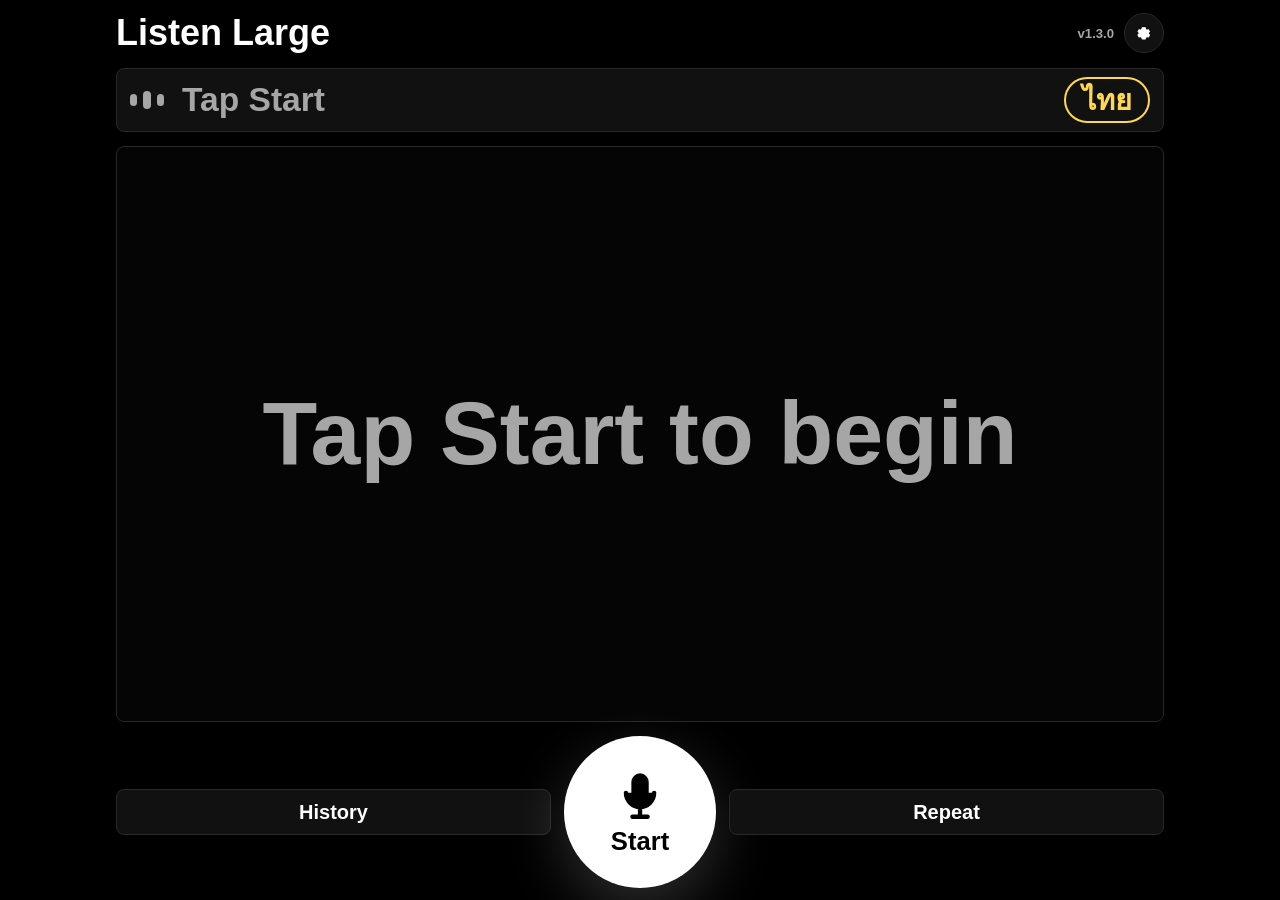
==== commit 3b27bbf6: "v1.3.0: free English translation under Thai captions Thai captions show immediately; an English line" ====
--- a/index.html
+++ b/index.html
@@ -86,6 +86,22 @@
         </label>
 
         <label class="setting-row">
+          <span>English translation under Thai</span>
+          <select id="translateSelect">
+            <option value="1">On — show English under Thai captions</option>
+            <option value="0">Off — Thai only</option>
+          </select>
+        </label>
+
+        <label class="setting-row">
+          <span>Email for more free translations (optional)</span>
+          <input id="translateEmail" type="email" inputmode="email" autocomplete="email" placeholder="you@example.com" />
+        </label>
+        <p class="settings-note">
+          Free translation by MyMemory: 5,000 characters a day, or 50,000 with an email. Only the Thai text is sent, never audio. The email stays on this device and goes only to MyMemory.
+        </p>
+
+        <label class="setting-row">
           <span>Text size</span>
           <select id="sizeSelect">
             <option value="large">Large</option>
--- a/styles.css
+++ b/styles.css
@@ -424,3 +424,21 @@
 .history-list li.lang-en {
   color: var(--english);
 }
+
+/* v1.3.0 — English translation under Thai */
+.caption-original {
+  color: var(--thai);
+}
+
+.caption-translation {
+  color: var(--text);
+  font-size: 0.62em;
+  line-height: 1.15;
+}
+
+.history-translation {
+  display: block;
+  margin-top: 6px;
+  color: var(--text);
+  font-size: 1rem;
+}
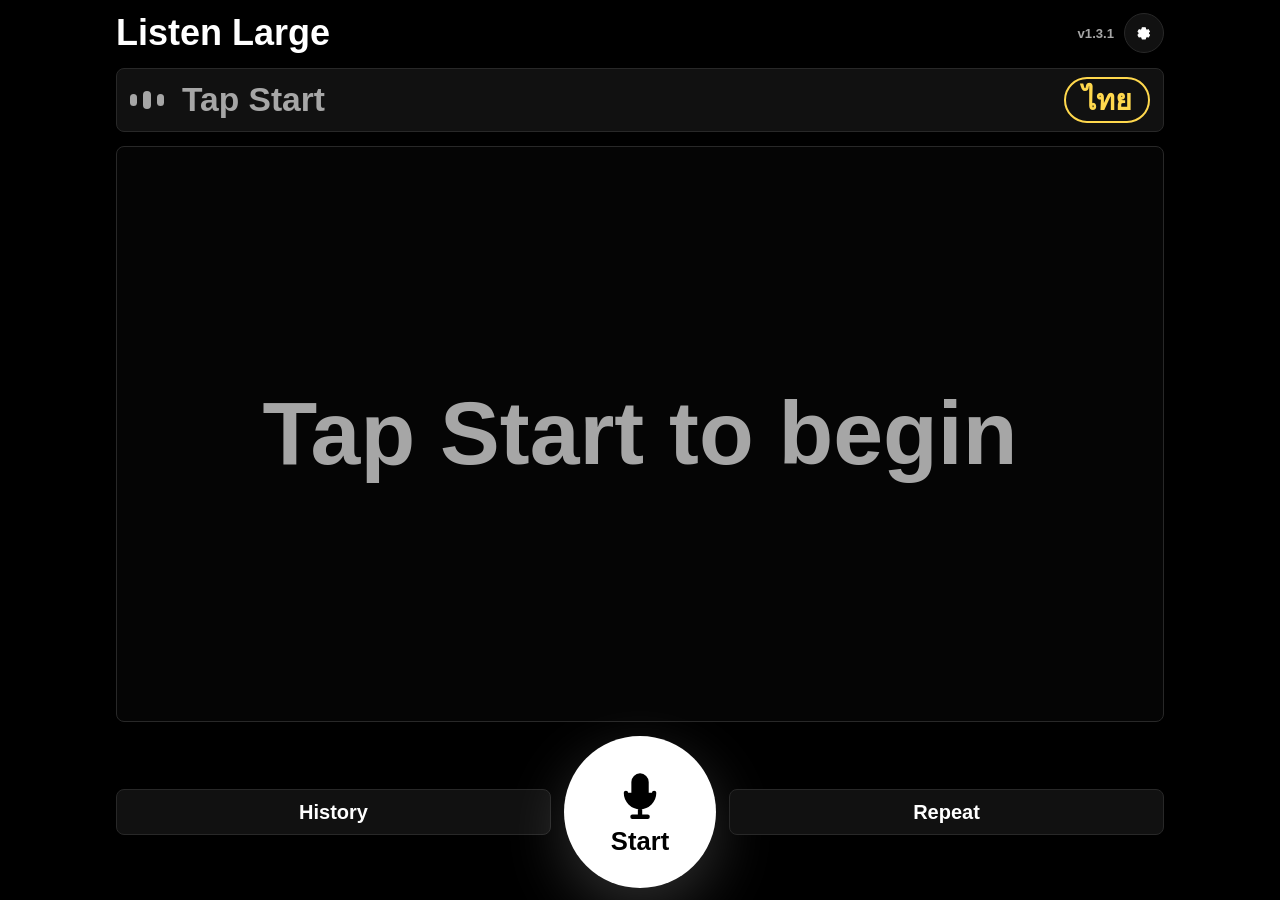
==== commit 78534d8d: "v1.3.1: make updates show on next open (bypass 10-min HTTP cache) GitHub Pages serves max-age=600, a" ====
--- a/index.html
+++ b/index.html
@@ -12,7 +12,7 @@
     <link rel="apple-touch-icon" sizes="180x180" href="icons/apple-touch-icon-180.png" />
     <link rel="apple-touch-icon" sizes="167x167" href="icons/apple-touch-icon-167.png" />
     <link rel="apple-touch-icon" sizes="152x152" href="icons/apple-touch-icon-152.png" />
-    <link rel="stylesheet" href="styles.css" />
+    <link rel="stylesheet" href="styles.css?v=1.3.1" />
   </head>
   <body>
     <main class="app-shell">
@@ -126,6 +126,6 @@
       </form>
     </dialog>
 
-    <script src="app.js" type="module"></script>
+    <script src="app.js?v=1.3.1" type="module"></script>
   </body>
 </html>
